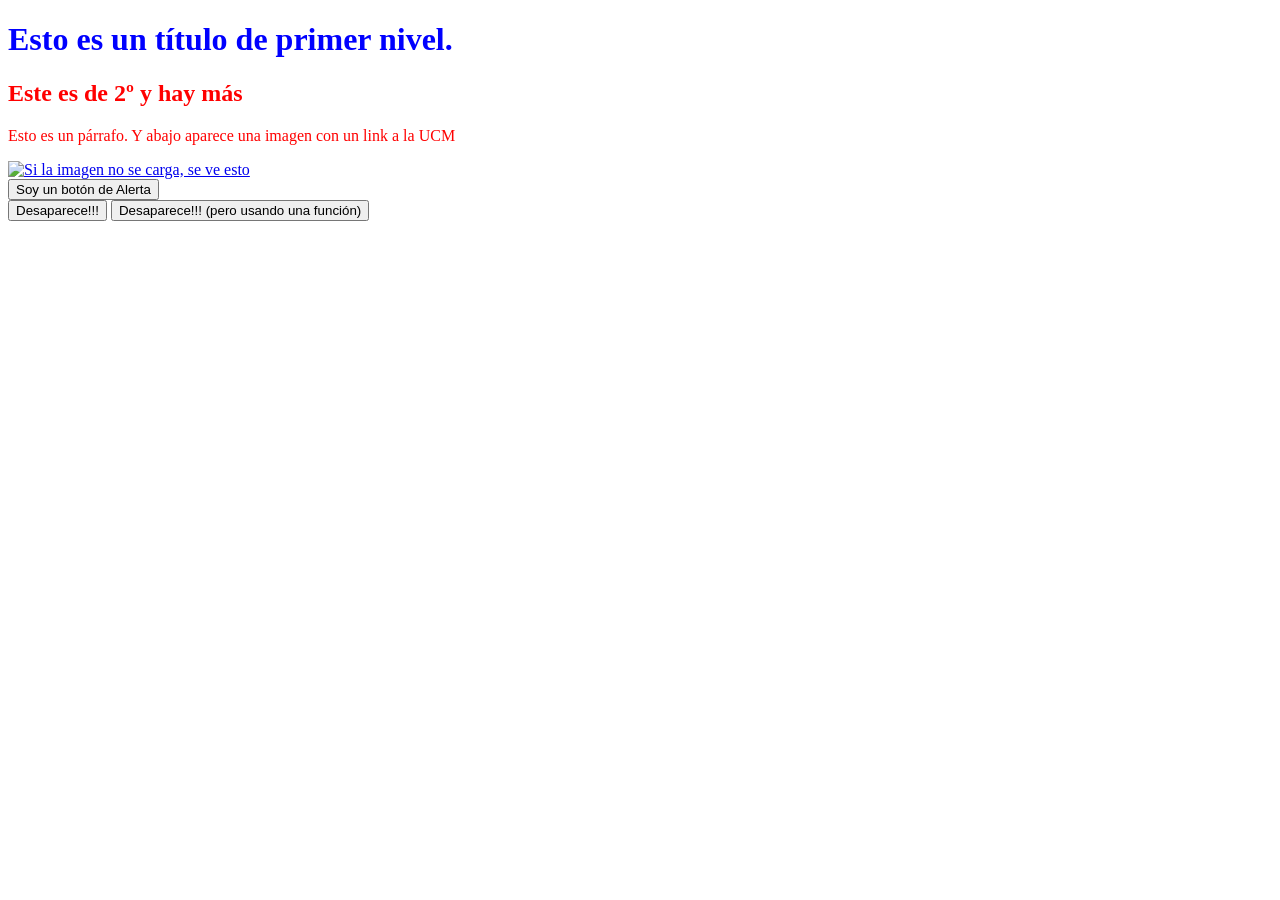
==== index.html @ 07be8f7e "Initial commit a" ====
<!DOCTYPE html>
<html lang="es">
<head>
  <meta charset="utf-8">
  <title>HTML</title>
  <meta name="viewport" content="width=device-width, initial-scale=1.0">
  <link rel="stylesheet" href="estilo.css"> <!-- Esto cargaria un archivo de estilo, pero no es necesario en Fiddle porque lo hace automáticamente -->
  <script src="script.js"></script> <!--Aquí podriamos cargar los scripts, también se puede en el <body>, y pasa lo mismo que con el css de antes, en verdad aquí no estamos cargando nada-->
</head>

<body>
  <h1>Esto es un título de primer nivel.</h1>
  <div>
    <h2 class=clase>Este es de 2º y hay más</h2>

    <p class=clase id="magico"> Esto es un párrafo. Y abajo aparece una imagen con un link a la UCM</p>
    <a href="https://www.ucm.es/" target="_blank">
      <img src="https://www.ucm.es/themes/ucm16/media/img/logo.png" alt="Si la imagen no se carga, se ve esto"><!--Modifica el atributo src y verás como se muestra el mensaje, pero el link (etiqueta <a>) seguirá funcionando al ser un hijo -->
    </a>
  </div>
  <div>
    <button onclick="alert(devuelveTextoDeAlerta())">Soy un botón de Alerta</button>
  </div>
  <div>
    <button onclick="document.getElementById('magico').style.visibility='hidden'"> Desaparece!!! </button>
    <button onclick="desaparece('magico')"> Desaparece!!! (pero usando una función) </button>
  </div>
</body>
<!--2023-2024-->
</html>
---- estilo.css ----
h1 {
  color: blue;
}

.clase {
  color: red;
}
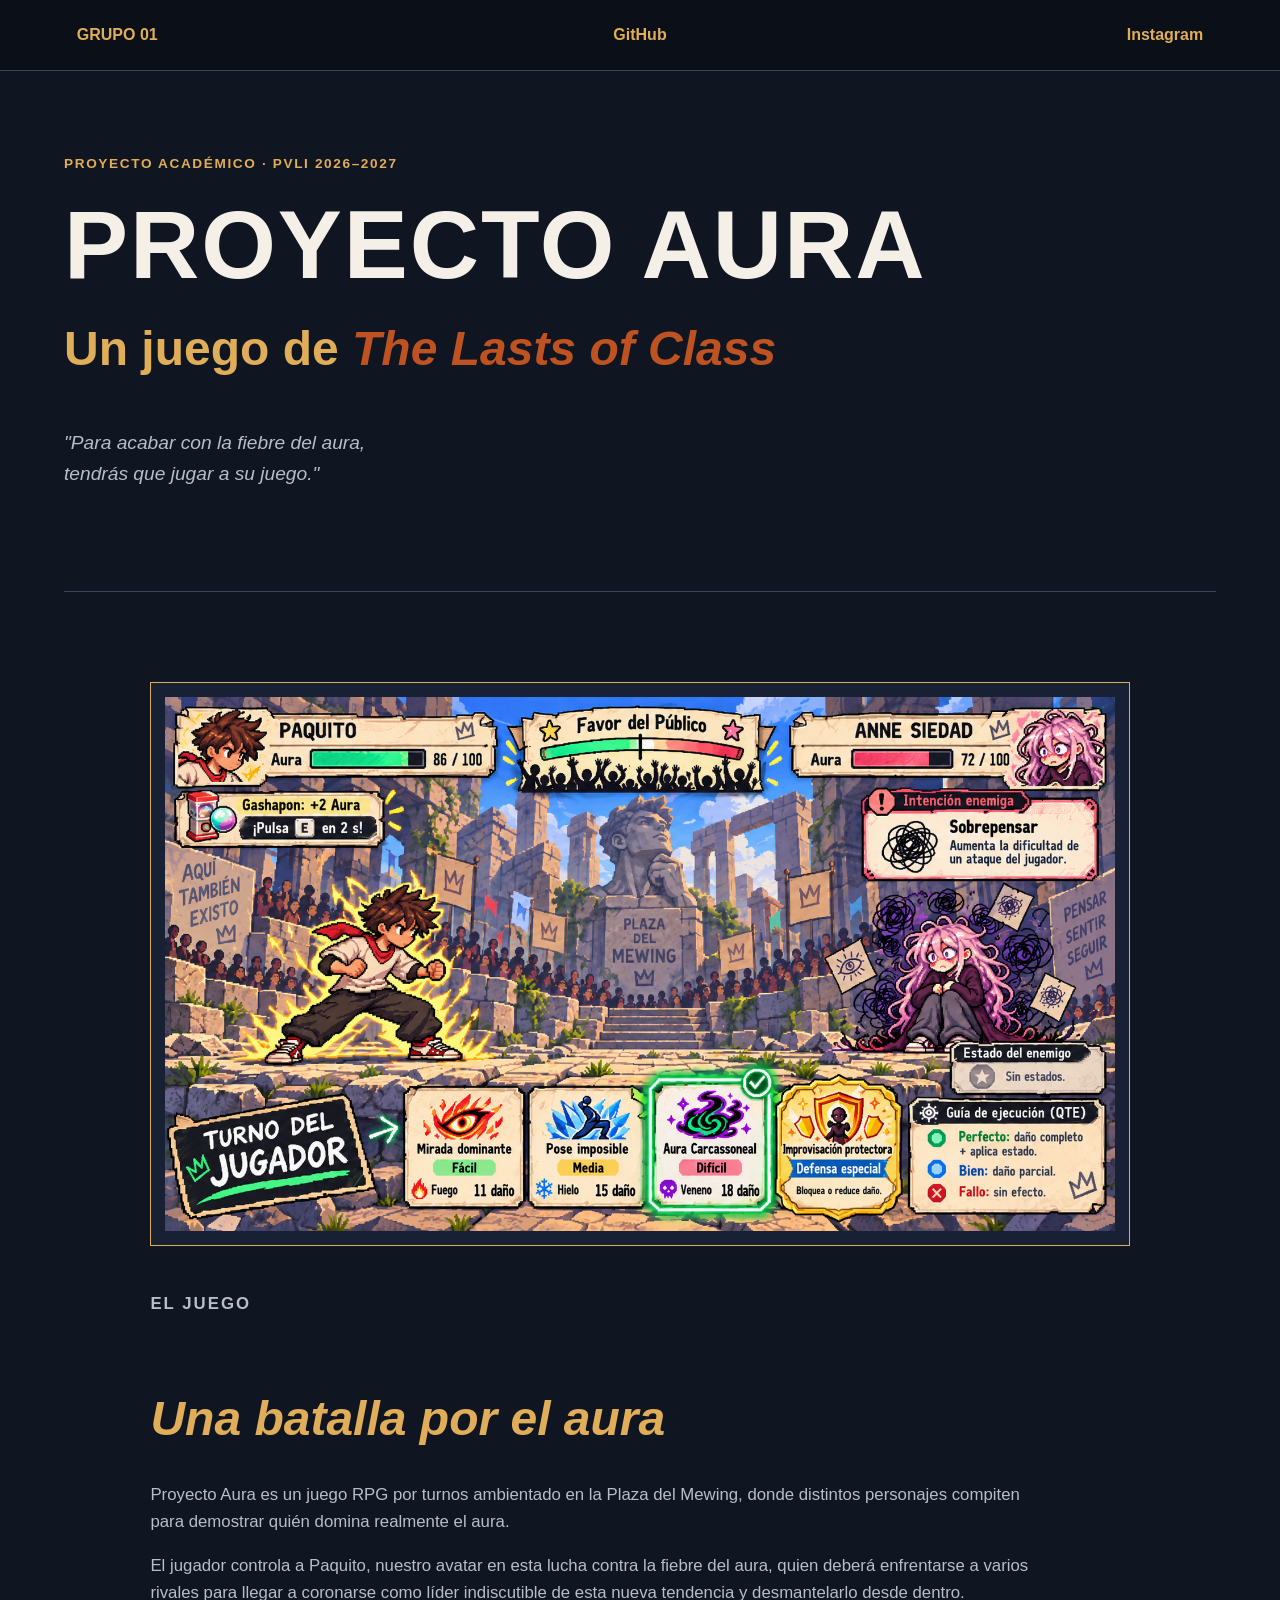
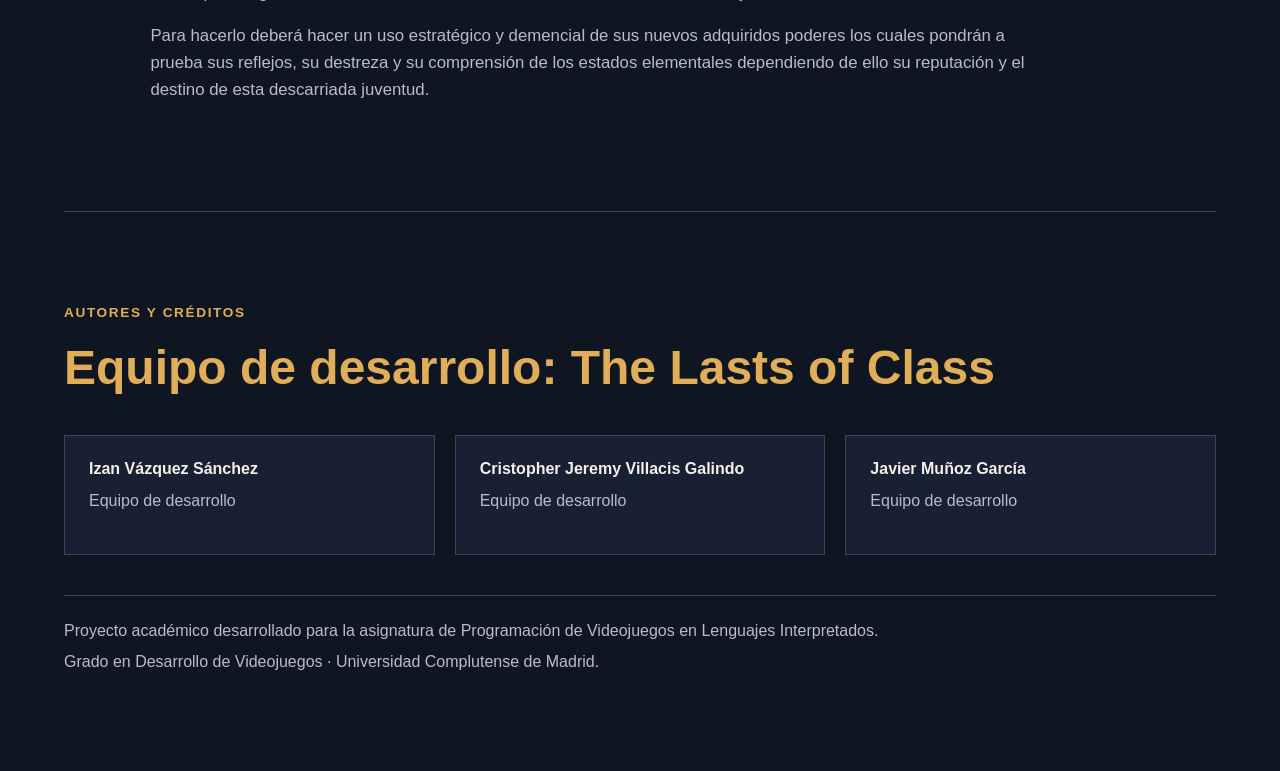
==== commit d104c09e: "Pagina funcionalmente funcional (O.o)" ====
--- a/index.html
+++ b/index.html
@@ -1,30 +1,120 @@
 <!DOCTYPE html>
 <html lang="es">
 <head>
-  <meta charset="utf-8">
-  <title>HTML</title>
+  <meta charset="UTF-8">
   <meta name="viewport" content="width=device-width, initial-scale=1.0">
-  <link rel="stylesheet" href="estilo.css"> <!-- Esto cargaria un archivo de estilo, pero no es necesario en Fiddle porque lo hace automáticamente -->
-  <script src="script.js"></script> <!--Aquí podriamos cargar los scripts, también se puede en el <body>, y pasa lo mismo que con el css de antes, en verdad aquí no estamos cargando nada-->
+
+  <title>Proyecto Aura · Grupo 01</title>
+
+  <link rel="stylesheet" href="estilo.css">
 </head>
 
 <body>
-  <h1>Esto es un título de primer nivel.</h1>
-  <div>
-    <h2 class=clase>Este es de 2º y hay más</h2>
+  <header class="cabecera">
+  <a class="cabecera-enlace izquierda" href="#inicio">
+    GRUPO 01
+  </a>
 
-    <p class=clase id="magico"> Esto es un párrafo. Y abajo aparece una imagen con un link a la UCM</p>
-    <a href="https://www.ucm.es/" target="_blank">
-      <img src="https://www.ucm.es/themes/ucm16/media/img/logo.png" alt="Si la imagen no se carga, se ve esto"><!--Modifica el atributo src y verás como se muestra el mensaje, pero el link (etiqueta <a>) seguirá funcionando al ser un hijo -->
-    </a>
-  </div>
-  <div>
-    <button onclick="alert(devuelveTextoDeAlerta())">Soy un botón de Alerta</button>
-  </div>
-  <div>
-    <button onclick="document.getElementById('magico').style.visibility='hidden'"> Desaparece!!! </button>
-    <button onclick="desaparece('magico')"> Desaparece!!! (pero usando una función) </button>
-  </div>
+  <a
+    class="cabecera-enlace centro"
+    href="https://github.com/javimuno/PVLI-26-27"
+    target="_blank"
+    rel="noopener noreferrer"
+  >
+    GitHub
+  </a>
+
+  <a
+    class="cabecera-enlace derecha"
+    href="https://github.com/javimuno/PVLI-26-27/blob/pages/assets/redes-sociales.png"
+    target="_blank"
+    rel="noopener noreferrer"
+  >
+    Instagram
+  </a>
+</header>
+
+  <main>
+    <section class="portada" id="inicio">
+      <p class="etiqueta">PROYECTO ACADÉMICO · PVLI 2026–2027</p>
+
+      <h1>PROYECTO AURA</h1>
+
+      <h2>Un juego de <em>The Lasts of Class</em></h2>
+
+      <p class="frase">
+       <em>"Para acabar con la fiebre del aura,<br>
+        tendrás que jugar a su juego."</em> 
+      </p>
+    </section>
+
+    <section class="presentacion" id="juego">
+      <figure class="imagen-juego">
+        <img
+          src="assets/plaza-mewing.png"          
+        >
+      </figure>
+
+      <div class="descripcion">
+        <p class="etiqueta">EL JUEGO</p>
+
+        <h4><em>Una batalla por el aura</em></h4>
+
+        <p>
+          Proyecto Aura es un juego RPG por turnos ambientado en la Plaza
+          del Mewing, donde distintos personajes compiten para demostrar quién
+          domina realmente el aura.
+        </p>
+
+        <p>
+          El jugador controla a Paquito, nuestro avatar en esta lucha contra 
+          la fiebre del aura, quien deberá enfrentarse a varios rivales para llegar a coronarse
+          como líder indiscutible de esta nueva tendencia y desmantelarlo desde dentro.
+        </p>
+
+        <p>Para hacerlo deberá hacer un uso estratégico y demencial de sus nuevos adquiridos poderes
+          los cuales pondrán a prueba sus reflejos, su destreza y su comprensión de los estados elementales
+          dependiendo de ello su reputación y el destino de esta descarriada juventud.
+        
+        </p>
+      </div>
+    </section>
+
+    <section class="equipo" id="equipo">
+      <p class="etiqueta">AUTORES Y CRÉDITOS</p>
+
+      <h2>Equipo de desarrollo: The Lasts of Class</h2>
+
+      <div class="autores">
+        <article class="autor">
+          <h3>Izan Vázquez Sánchez</h3>
+          <p>Equipo de desarrollo</p>
+        </article>
+
+        <article class="autor">
+          <h3>Cristopher Jeremy Villacis Galindo</h3>
+          <p>Equipo de desarrollo</p>
+        </article>
+
+        <article class="autor">
+          <h3>Javier Muñoz García</h3>
+          <p>Equipo de desarrollo</p>
+        </article>
+      </div>
+
+      <div class="creditos">
+        <p>
+          Proyecto académico desarrollado para la asignatura de
+          Programación de Videojuegos en Lenguajes Interpretados.
+        </p>
+
+        <p>
+          Grado en Desarrollo de Videojuegos · Universidad Complutense de Madrid.
+        </p>
+
+        
+      </div>
+    </section>
+  </main>
 </body>
-<!--2023-2024-->
 </html>
--- a/estilo.css
+++ b/estilo.css
@@ -1,7 +1,220 @@
+:root {
+  --fondo: #101522;
+  --fondo-secundario: #182033;
+  --texto: #f4f0e8;
+  --texto-suave: #b8bdc9;
+  --dorado: #e0ad58;
+  --borde: #39445c;
+}
+
+* {
+  box-sizing: border-box;
+}
+
+body {
+  margin: 0;
+  background: var(--fondo);
+  color: var(--texto);
+  font-family: Arial, sans-serif;
+  line-height: 1.6;
+}
+
+.cabecera {
+  display: grid;
+  grid-template-columns: 1fr 1fr 1fr;
+  align-items: center;
+  padding: 22px 6%;
+  border-bottom: 1px solid var(--borde);
+  background: #0b0f18;
+}
+
+.cabecera-enlace {
+  color: var(--dorado);
+  text-decoration: none;
+  font-weight: bold;
+}
+
+.cabecera-enlace:hover {
+  text-decoration: underline;
+}
+
+.izquierda {
+  justify-self: start;
+}
+
+.centro {
+  justify-self: center;
+}
+
+.derecha {
+  justify-self: end;
+}
+
+main {
+  width: 90%;
+  max-width: 1200px;
+  margin: 0 auto;
+}
+
+.portada {
+  min-height: 520px;
+  display: flex;
+  flex-direction: column;
+  justify-content: center;
+  padding: 80px 0;
+}
+
+.etiqueta {
+  margin: 0 0 16px;
+  color: var(--dorado);
+  font-size: 0.85rem;
+  font-weight: bold;
+  letter-spacing: 0.12em;
+}
+
+h1,
+h2,
+h3 {
+  margin-top: 0;
+  line-height: 1.15;
+}
+
 h1 {
-  color: blue;
-}
-
-.clase {
-  color: red;
+  max-width: 900px;
+  margin-bottom: 20px;
+  color: var(--texto);
+  font-size: 6rem;
+  letter-spacing: 0.02em;
+}
+
+h2 {
+  margin-bottom: 24px;
+  color: var(--dorado);
+  font-size: 3rem;
+}
+
+h4 {
+  margin-bottom: 24px;
+  color: var(--dorado);
+  font-size: 3rem;
+}
+
+.frase {
+  margin-top: 28px;
+  color: var(--texto-suave);
+  font-size: 1.2rem;
+}
+
+.presentacion {
+  padding: 90px 0;
+  border-top: 1px solid var(--borde);
+}
+
+.imagen-juego {
+  width: 85%;
+  margin: 0 auto 45px;
+  padding: 14px;
+  border: 1px solid var(--dorado);
+  background: var(--fondo-secundario);
+}
+
+.imagen-juego img {
+  display: block;
+  width: 100%;
+  min-height: 400px;
+  object-fit: cover;
+  background: #252c3c;
+}
+
+.descripcion {
+  width: 85%;
+  margin: 0 auto;
+}
+
+.descripcion p {
+  max-width: 900px;
+  color: var(--texto-suave);
+  font-size: 1.05rem;
+}
+
+.equipo {
+  padding: 90px 0;
+  border-top: 1px solid var(--borde);
+}
+
+.autores {
+  display: grid;
+  grid-template-columns: 1fr 1fr 1fr;
+  gap: 20px;
+  margin: 40px 0;
+}
+
+.autor {
+  min-height: 120px;
+  padding: 24px;
+  border: 1px solid var(--borde);
+  background: var(--fondo-secundario);
+}
+
+.autor h3 {
+  margin-bottom: 10px;
+  color: var(--texto);
+  font-size: 1rem;
+}
+
+.autor p,
+.creditos p {
+  margin: 0;
+  color: var(--texto-suave);
+}
+
+.creditos {
+  padding-top: 22px;
+  border-top: 1px solid var(--borde);
+}
+
+.creditos p {
+  margin-bottom: 6px;
+}
+
+h2 em {
+  color: #be5321;
+  
+}
+
+@media (max-width: 750px) {
+  .cabecera {
+    padding: 18px 4%;
+    font-size: 0.85rem;
+  }
+
+  main {
+    width: 88%;
+  }
+
+  .portada {
+    min-height: 430px;
+    padding: 60px 0;
+  }
+
+  h1 {
+    font-size: 3.8rem;
+  }
+
+  h2 {
+    font-size: 2.3rem;
+  }
+
+  .imagen-juego,
+  .descripcion {
+    width: 100%;
+  }
+
+  .imagen-juego img {
+    min-height: 250px;
+  }
+
+  .autores {
+    grid-template-columns: 1fr;
+  }
 }
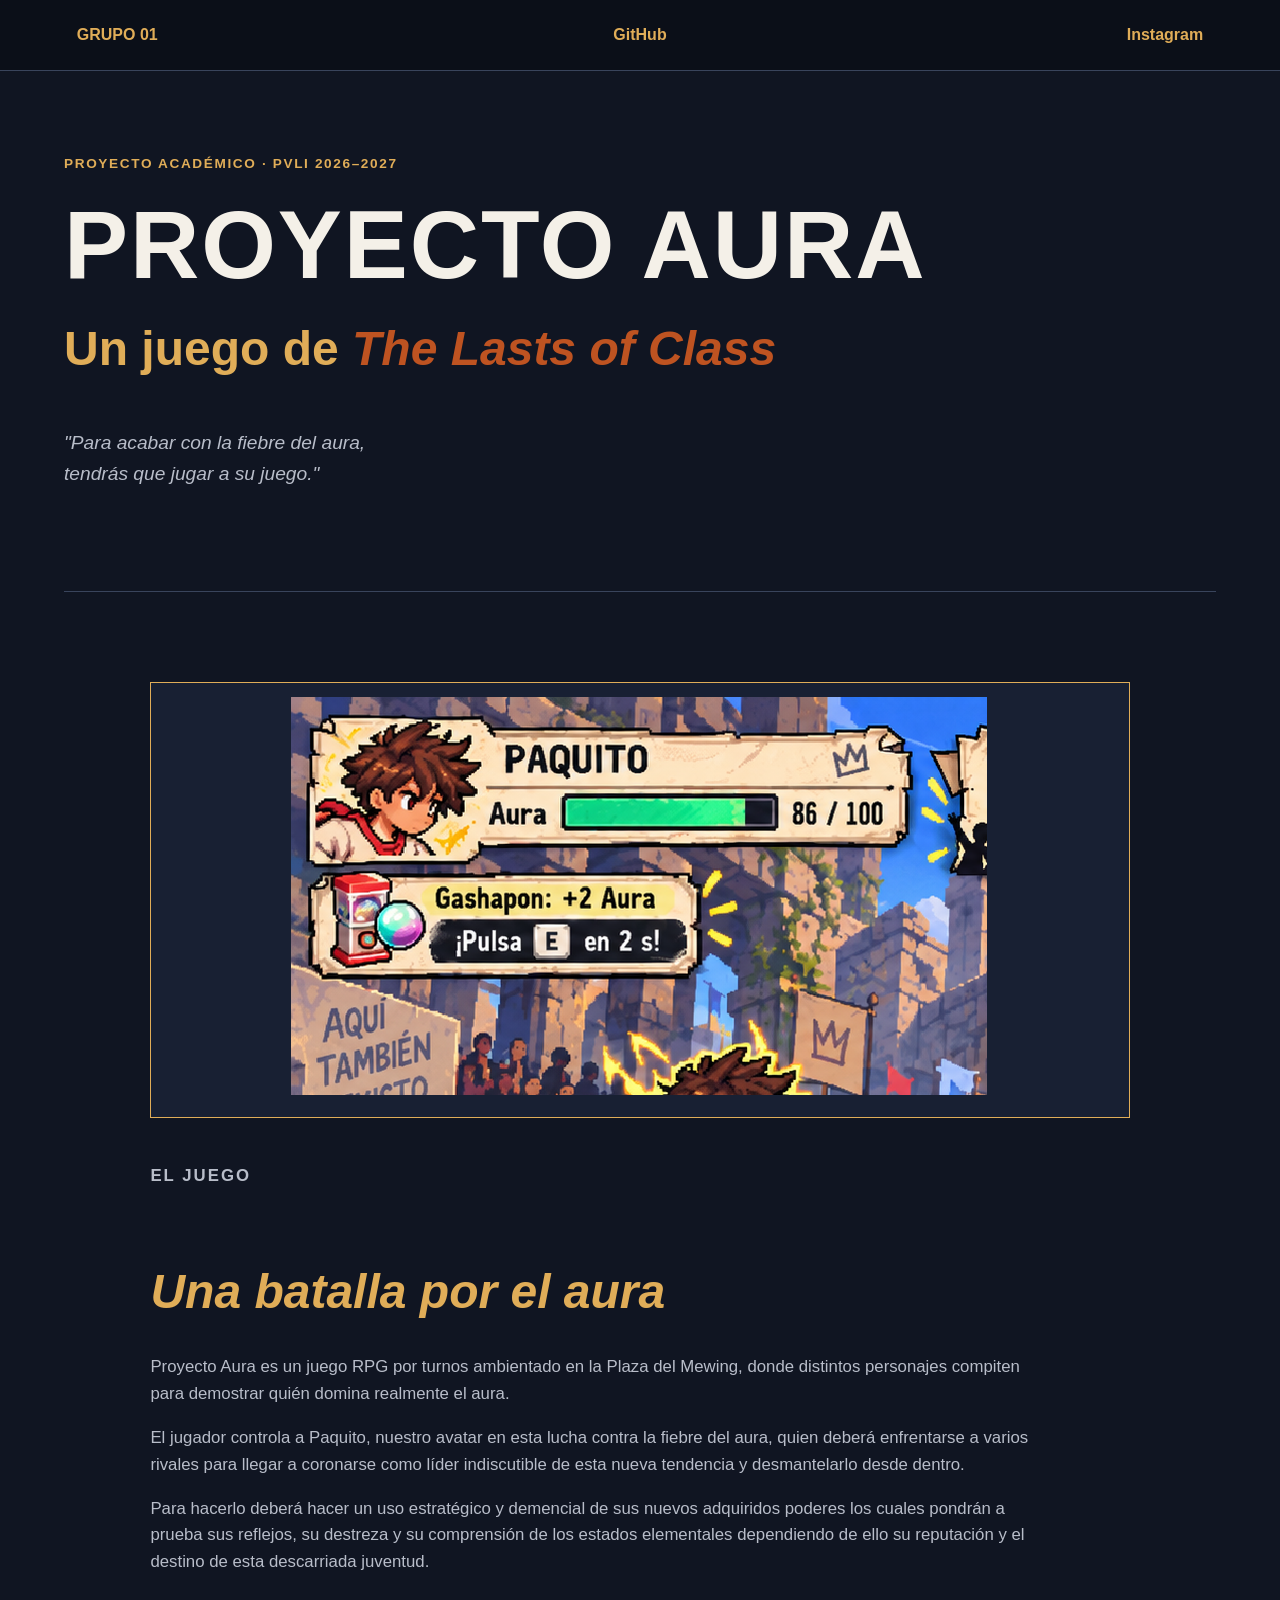
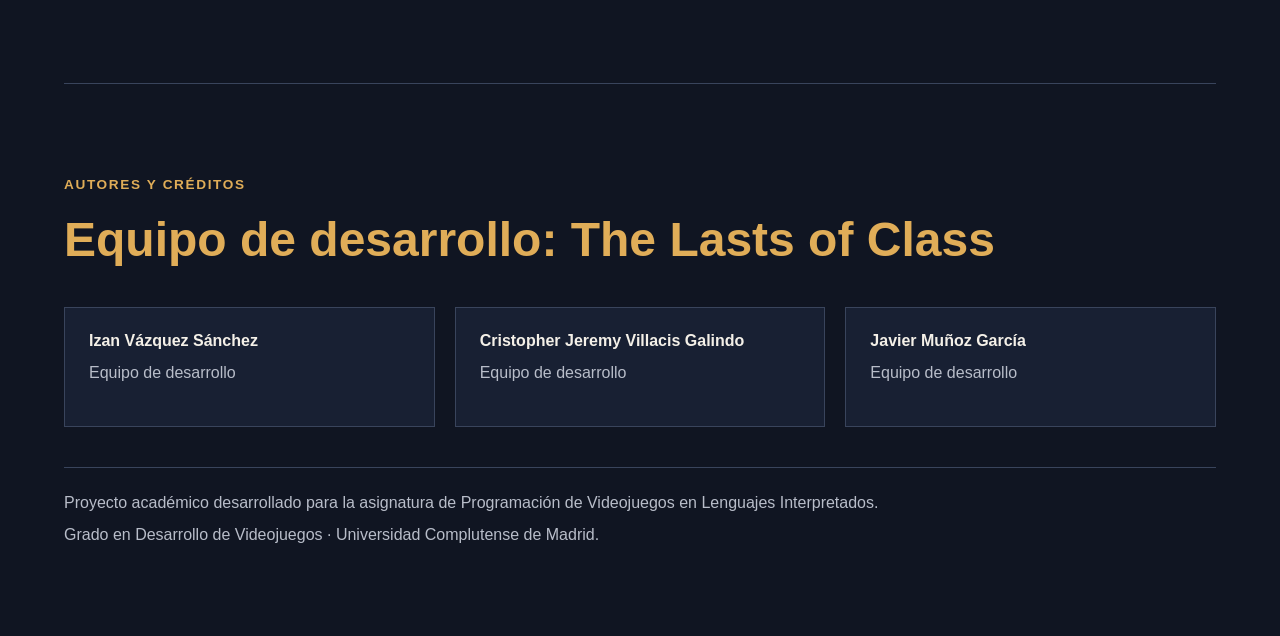
==== commit 6a6ca9c9: "lastcheck 9.10 17;25" ====
--- a/index.html
+++ b/index.html
@@ -5,8 +5,8 @@
   <meta name="viewport" content="width=device-width, initial-scale=1.0">
 
   <title>Proyecto Aura · Grupo 01</title>
-
   <link rel="stylesheet" href="estilo.css">
+  <script src="./lib/phaser.js"></script>
 </head>
 
 <body>
@@ -50,9 +50,7 @@
 
     <section class="presentacion" id="juego">
       <figure class="imagen-juego">
-        <img
-          src="assets/plaza-mewing.png"          
-        >
+        <div id="juego-phaser"></div>
       </figure>
 
       <div class="descripcion">
@@ -78,6 +76,7 @@
         
         </p>
       </div>
+
     </section>
 
     <section class="equipo" id="equipo">
@@ -116,5 +115,7 @@
       </div>
     </section>
   </main>
+
+  <script src="./src/game.js" type="module"></script>
 </body>
 </html>
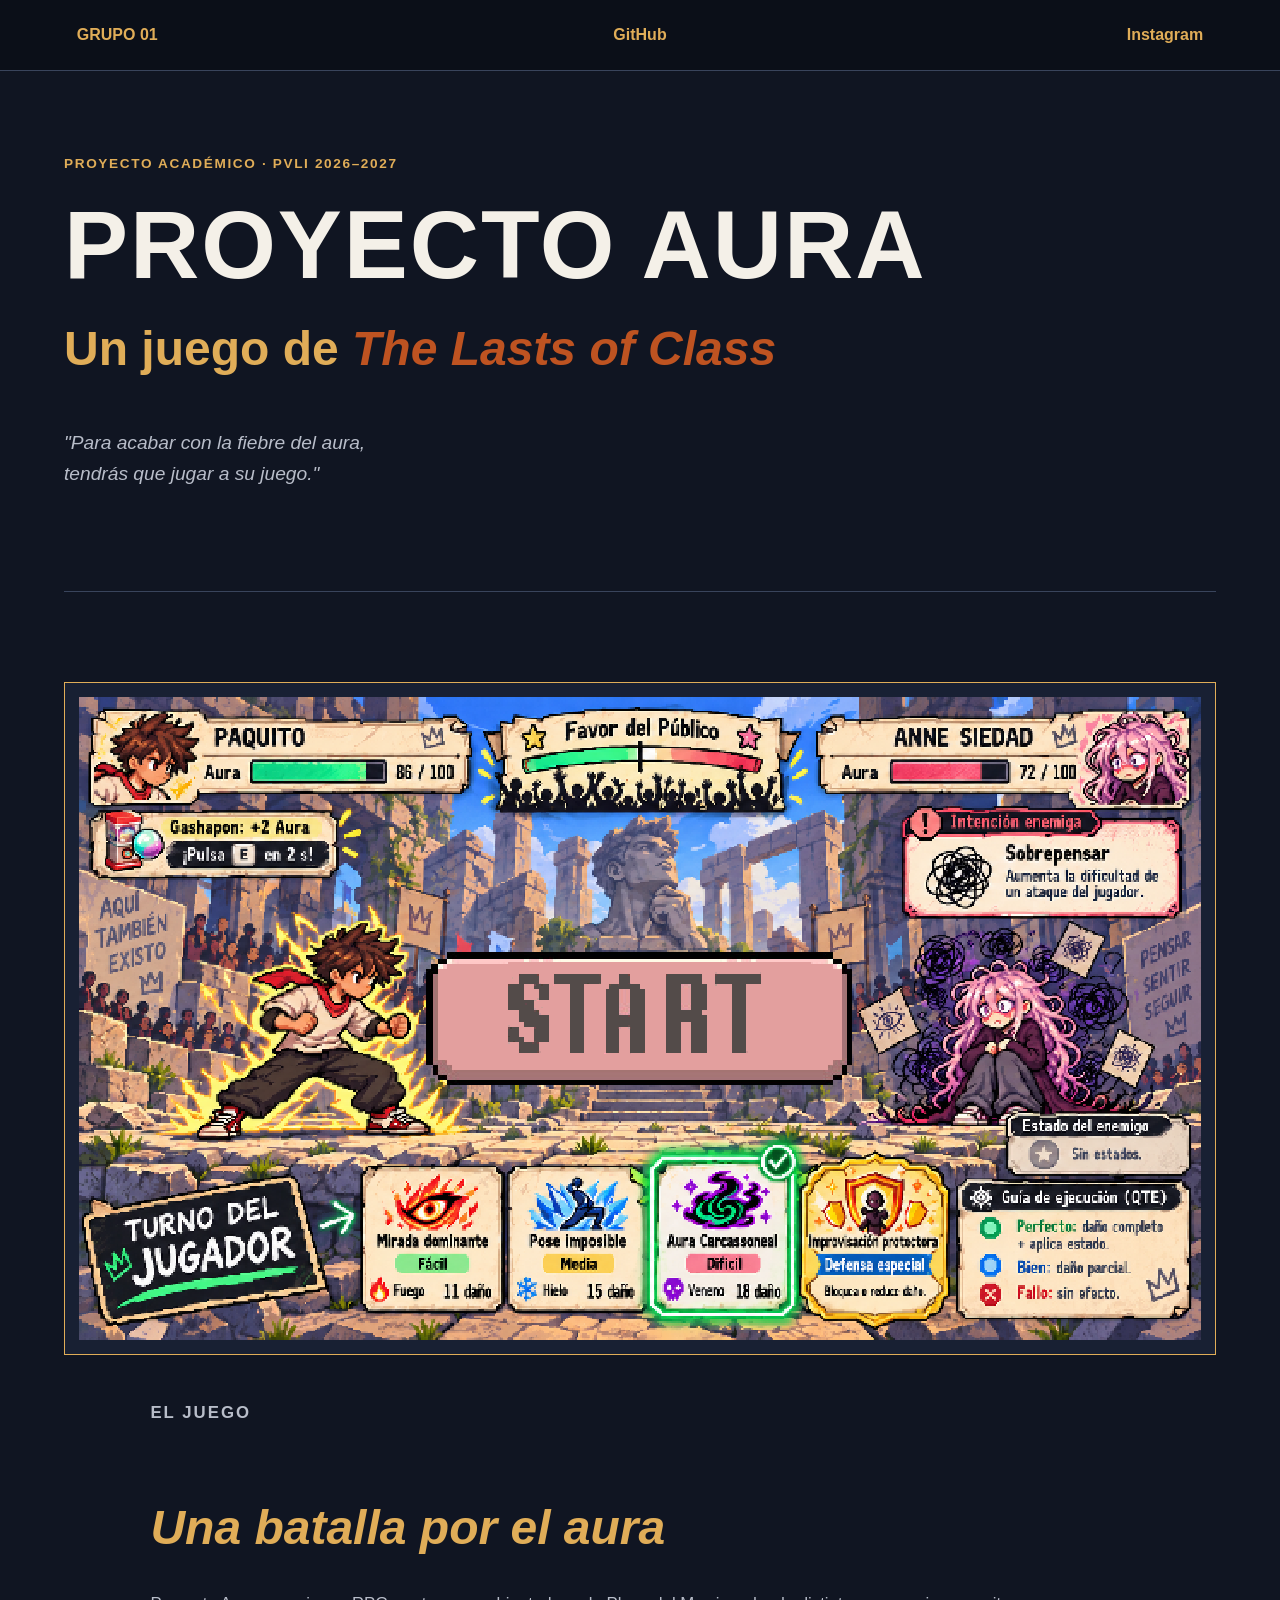
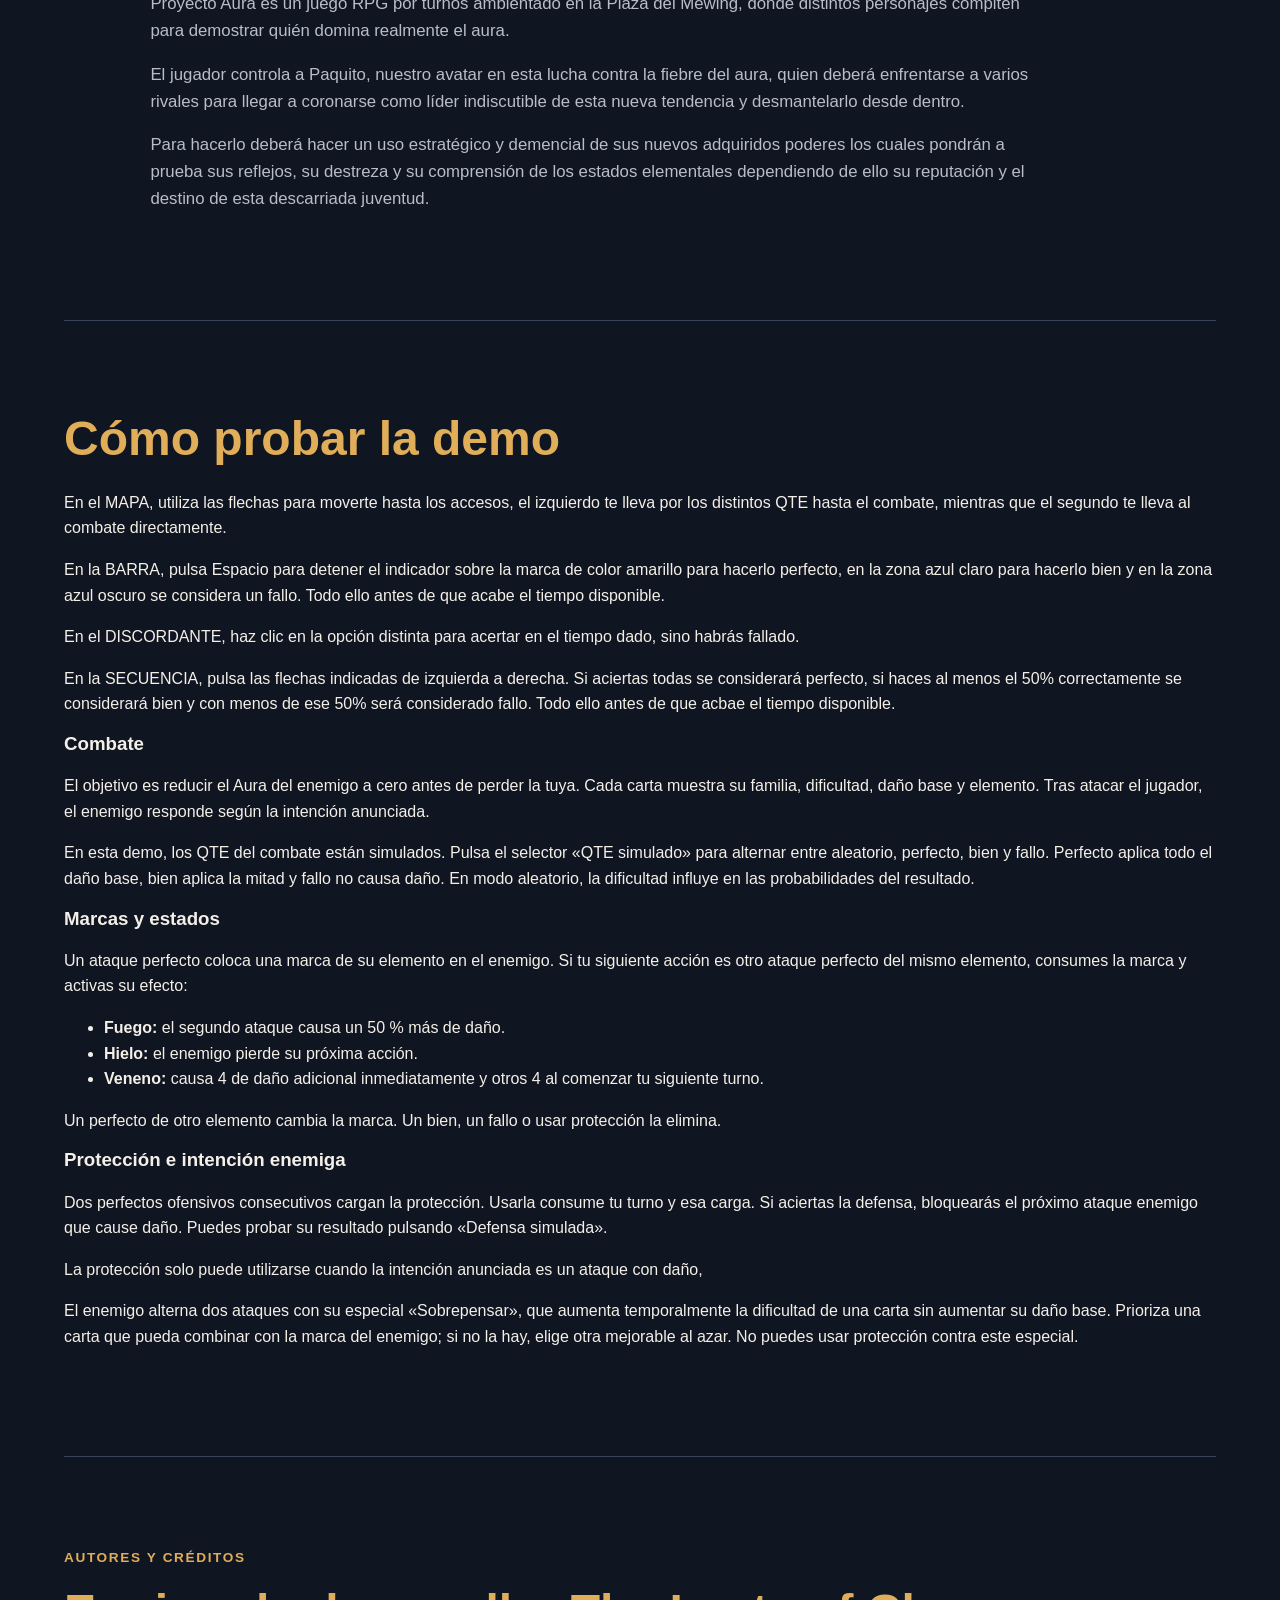
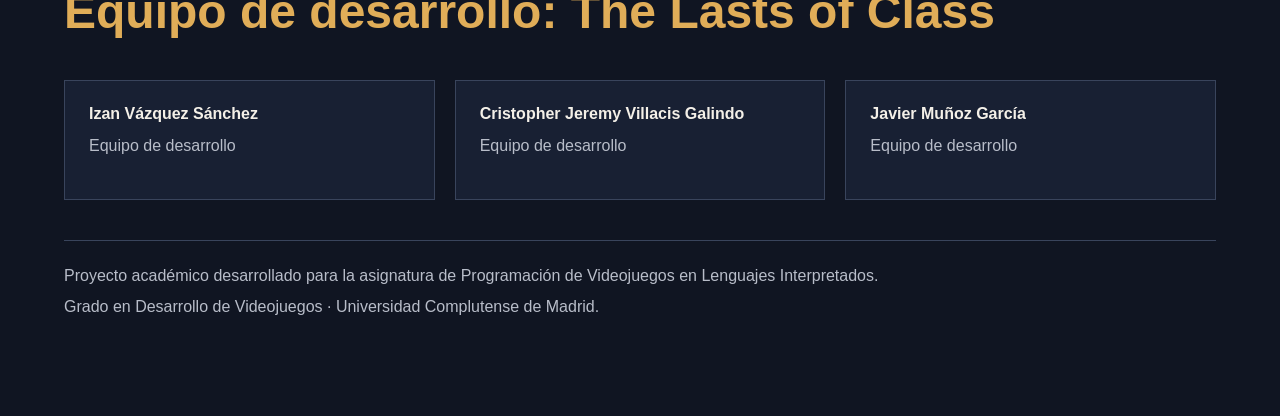
==== commit 2bb9fef1: "Instrucciones del juego en index.html Instrucciones en la web" ====
--- a/index.html
+++ b/index.html
@@ -79,6 +79,77 @@
 
     </section>
 
+    <section class="presentacion" id="controles">
+  <h2>Cómo probar la demo</h2>
+
+  <p>En el MAPA, utiliza las flechas para moverte hasta los accesos, el izquierdo te lleva por los distintos QTE hasta el combate,
+    mientras que el segundo te lleva al combate directamente.
+  </p>
+  <p>En la BARRA, pulsa Espacio para detener el indicador sobre la marca de color amarillo para hacerlo perfecto, en la zona azul claro 
+    para hacerlo bien y en la zona azul oscuro se considera un fallo. Todo ello antes de que acabe el tiempo disponible.
+  </p>
+  <p>En el DISCORDANTE, haz clic en la opción distinta para acertar en el tiempo dado, sino habrás fallado.</p>
+  <p>En la SECUENCIA, pulsa las flechas indicadas de izquierda a derecha. Si aciertas todas se considerará perfecto, si haces al menos el 50% correctamente
+    se considerará bien y con menos de ese 50% será considerado fallo. Todo ello antes de que acbae el tiempo disponible.
+  </p>
+  <h3>Combate</h3>
+
+<p>
+  El objetivo es reducir el Aura del enemigo a cero antes de perder la tuya.
+  Cada carta muestra su familia, dificultad, daño base y elemento.
+  Tras atacar el jugador, el enemigo responde según la intención anunciada.
+</p>
+
+<p>
+  En esta demo, los QTE del combate están simulados. Pulsa el selector
+  «QTE simulado» para alternar entre aleatorio, perfecto, bien y fallo.
+  Perfecto aplica todo el daño base, bien aplica la mitad y fallo no causa daño.
+  En modo aleatorio, la dificultad influye en las probabilidades del resultado.
+</p>
+
+<h3>Marcas y estados</h3>
+
+<p>
+  Un ataque perfecto coloca una marca de su elemento en el enemigo.
+  Si tu siguiente acción es otro ataque perfecto del mismo elemento,
+  consumes la marca y activas su efecto:
+</p>
+
+<ul>
+  <li><strong>Fuego:</strong> el segundo ataque causa un 50 % más de daño.</li>
+  <li><strong>Hielo:</strong> el enemigo pierde su próxima acción.</li>
+  <li><strong>Veneno:</strong> causa 4 de daño adicional inmediatamente
+      y otros 4 al comenzar tu siguiente turno.</li>
+</ul>
+
+<p>
+  Un perfecto de otro elemento cambia la marca. Un bien, un fallo
+  o usar protección la elimina.
+</p>
+
+<h3>Protección e intención enemiga</h3>
+
+<p>
+  Dos perfectos ofensivos consecutivos cargan la protección.
+  Usarla consume tu turno y esa carga. Si aciertas la defensa,
+  bloquearás el próximo ataque enemigo que cause daño.
+  Puedes probar su resultado pulsando «Defensa simulada».
+</p>
+
+<p>
+  La protección solo puede utilizarse cuando la intención anunciada
+  es un ataque con daño,
+</p>
+
+<p>
+  El enemigo alterna dos ataques con su especial «Sobrepensar»,
+  que aumenta temporalmente la dificultad de una carta sin aumentar
+  su daño base. Prioriza una carta que pueda combinar con la marca
+  del enemigo; si no la hay, elige otra mejorable al azar.
+  No puedes usar protección contra este especial.
+</p>
+</section>
+
     <section class="equipo" id="equipo">
       <p class="etiqueta">AUTORES Y CRÉDITOS</p>
 
--- a/estilo.css
+++ b/estilo.css
@@ -111,7 +111,7 @@
 }
 
 .imagen-juego {
-  width: 85%;
+  width: 100%;
   margin: 0 auto 45px;
   padding: 14px;
   border: 1px solid var(--dorado);
@@ -217,4 +217,12 @@
   .autores {
     grid-template-columns: 1fr;
   }
+}
+
+#juego-phaser{
+  width: 100%;
+  aspect-ratio: 656/376; 
+}
+#juego-phaser canvas{
+  display: block;
 }
